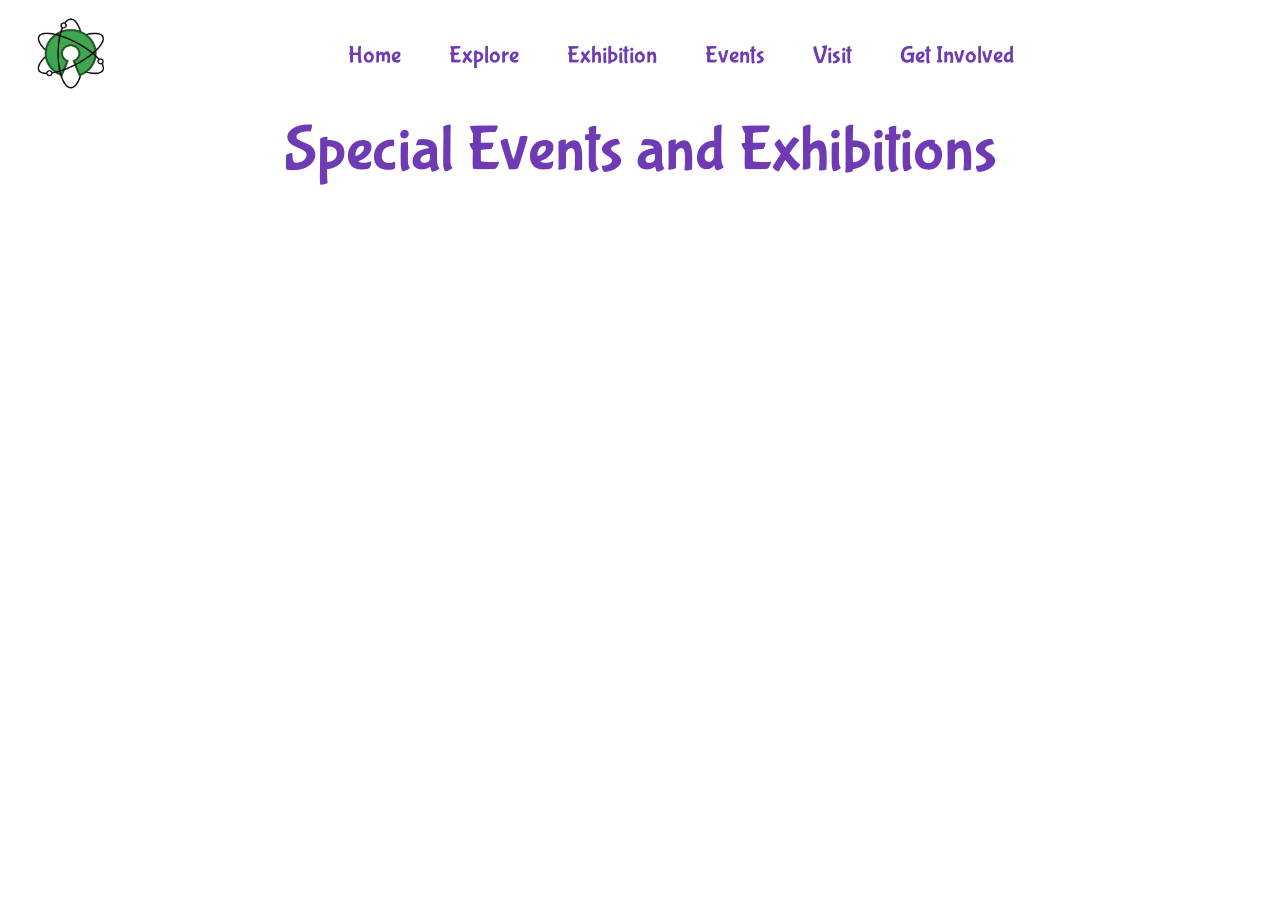
==== events.html @ 1ada56d0 "New updates" ====
<!DOCTYPE html>
<html lang="en">
  <head>
    <meta charset="UTF-8" />
    <meta name="viewport" content="width=device-width, initial-scale=1.0" />
    <title>Responsive Navbar</title>
    <link rel="preconnect" href="https://fonts.googleapis.com" />
    <link rel="preconnect" href="https://fonts.gstatic.com" crossorigin />
    <link
      href="https://fonts.googleapis.com/css2?family=Bubblegum+Sans&family=Comfortaa:wght@300..700&display=swap"
      rel="stylesheet"
    />
    <link
      href="https://fonts.googleapis.com/css2?family=Material+Symbols+Outlined"
      rel="stylesheet"
    />
    <link rel="stylesheet" href="style.css" />
  </head>
  <body>
    <header>
      <nav class="navbar">
        <a href="/index.html" class="logo">
          <img src="./images/logo.jpg" alt="" />
        </a>
        <input type="checkbox" id="menu-toggle" class="menu-toggle" />
        <label for="menu-toggle" class="hamburger">
          <span class="material-symbols-outlined icon-menu">menu</span>
          <span class="material-symbols-outlined icon-close">close</span>
        </label>
        <ul class="nav-links">
          <li><a href="index.html">Home</a></li>
          <li><a href="explore.html">Explore</a></li>
          <li><a href="exhibition.html">Exhibition</a></li>
          <li><a href="events.html">Events</a></li>
          <li><a href="visit.html">Visit</a></li>
          <li><a href="get-involved.html">Get Involved</a></li>
        </ul>
      </nav>
    </header>
    <main>
      <h1 class="page-title">Special Events and Exhibitions</h1>
    </main>
  </body>
</html>
---- style.css ----
body,
html {
  padding: 0;
  box-sizing: border-box;
  font-family: "Comfortaa", Arial, Helvetica, sans-serif;
}

.container {
  max-width: 1440px;
  margin: 0 auto;
}

main {
  margin-left: 64px;
  margin-right: 64px;
}

.navbar {
  display: flex;
  align-items: center;
  color: #fff;
  padding: 0 20px;
  position: relative;
  height: 94px;
}
.logo img {
  width: 83px;
  height: 83px;
}
.navbar .logo {
  margin-right: auto;
}

.nav-links {
  list-style: none;
  display: flex;
  justify-content: center;
  flex: 1;
  margin: 0;
  padding: 0;
  gap: 48px;
}

.nav-links a {
  font-family: "Bubblegum Sans", cursive;
  text-decoration: none;
  color: #6e3bb5;
  font-size: 24px;
  font-weight: 400;
  transition: color 0.3s ease;
}

.nav-links a:hover {
  color: #10652f;
}

.hamburger {
  display: none;
  cursor: pointer;
  position: relative;
}

.material-symbols-outlined {
  font-size: 30px;
  transition: opacity 0.3s ease, transform 0.3s ease;
}

.icon-menu {
  color: #10652f;
}

.icon-close {
  color: #10652f;
  opacity: 0;
  position: absolute;
  top: 0;
  left: 0;
}

.menu-toggle {
  display: none;
}

h1,
h2,
h3 {
  font-family: "Bubblegum Sans", Arial, Helvetica, sans-serif;
}

p {
  color: #374151;
  font-size: 18px;
  font-weight: 400;
}

.page-title {
  color: #6e3bb5;
  font-size: 4rem;
  font-weight: 400;
  text-align: center;
  margin-top: 0.69rem;
  margin-bottom: 2.12rem;
}

/*Home Page*/
.hero {
  width: 82rem;
  height: 45.125rem;
  background: url("./images/hero-image.jpg");
  background-repeat: no-repeat;
  border-radius: 1.5rem;
  background-size: cover;
  background-position: center;
  position: relative;
}

.hero-content {
  display: flex;
  flex-direction: column;
  position: absolute;
  left: 50%;
  top: 50%;
  transform: translateY(-50%);
  gap: 0.688rem;
}
.hero-content p {
  margin: 0;
}

.p-1 {
  font-size: 1.5rem;
  color: #ffff;
  font-weight: 400;
}

.p-2 {
  font-size: 2.5rem;
  font-weight: 700;
  color: #ffff;
}

/*Home section one*/
.home-sec-1 {
  width: 100%;
  margin-top: 3.625rem;
  display: flex;
  flex-direction: column;
  gap: 3.625rem;
}

.home-sub-sec {
  border: 3px solid #6e3bb5;
  border-radius: 1.5rem;
  display: flex;
  flex-direction: row;
  gap: 2.188rem;
  overflow: hidden;
  align-items: center;
  justify-content: center;
  padding-left: 3.375rem;
  padding-right: 3.375rem;
}

.sec-content {
  width: 42.563rem;
  display: flex;
  align-items: center;
  justify-content: center;
}

.sec-content p {
  width: 42.375rem;
}
.sec-image {
  width: 30.5rem;
  height: 23.563rem;
}
.sec-image img {
  width: 100%;
  height: 100%;
  object-fit: cover;
}

/*Home section 2*/

.home-sec-2 {
  margin-top: 6.063rem;
  margin-bottom: 2.688rem;
  display: grid;
  grid-template-columns: repeat(2, 1fr);
  gap: 2.813rem;
  justify-items: center;
}
.home-sec-2-div {
  display: flex;
  flex-direction: column;
  align-items: center;
  width: 36.375rem;
  height: 25.313rem;
}

.home-sec-2-div img {
  width: 100%;
  height: 20.75rem;
  object-fit: cover;
  border-radius: 1.5rem;
  margin-bottom: 0.625rem;
}

.center-div {
  grid-column: 1 / -1;
}

.btn {
  width: 15.25rem;
  height: 3.938rem;
  border-radius: 1.5rem;
  background-color: #6e3bb5;
  border: none;
  color: white;
  font-size: 2.25rem;
  font-family: "Bubblegum Sans", sans-serif;
  text-decoration: none;
  display: flex;
  align-items: center;
  justify-content: center;
}

.btn:hover {
  background-color: white;
  border: 3px solid #6e3bb5;
  color: #6e3bb5;
}

/* Footer */
.footer-container {
  background-color: #6e3bb5;
  height: 28.5rem;
  padding-top: 1.875rem;
}

.footer-logo img {
  width: 5.188rem;
  height: 5.188rem;
  border-radius: 50%;
}

.footer-content-container {
  display: flex;
  justify-content: space-evenly;
  padding: 0 20px;
}

.footer-content a {
  text-decoration: none;
  font-size: 1.125rem;
  color: white;
}

.footer-content h3 {
  color: #ffff;
  font-size: 1.5rem;
}

.footer-content ul {
  list-style-type: none;
  padding: 0;
  margin: 0;
}

.footer-content li {
  margin-bottom: 0.625rem;
}

.footer-content p {
  color: #ffff;
  font-size: 1.125rem;
  padding: 0;
  margin-bottom: 0.625rem;
}

/* Responsive styles mobile */
@media (max-width: 480px) {
  /* Navbar */
  .navbar {
    height: 64px;
    margin-top: 34px;
  }
  .logo img {
    width: 64px;
    height: 64px;
  }

  .nav-links {
    display: none;
    flex-direction: column;
    background-color: #ffff;
    position: absolute;
    top: 64px;
    right: 0;
    width: 100%;
    text-align: center;
    gap: 35px;
    padding: 12px 0;
  }

  .nav-links a {
    font-size: 18px;
    font-weight: 400;
  }

  .menu-toggle:checked + .hamburger + .nav-links {
    display: flex;
  }

  .hamburger {
    display: flex;
  }

  .menu-toggle:checked + .hamburger .icon-menu {
    opacity: 0;
    transform: rotate(-90deg);
  }

  .menu-toggle:checked + .hamburger .icon-close {
    opacity: 1;
    transform: rotate(0deg);
  }

  /* Home Page */

  main {
    margin-left: 16px;
    margin-right: 16px;
  }
  /* Hero */
  .page-title {
    font-size: 32px;
    margin-top: 31px;
    margin-bottom: 17px;
  }

  .hero {
    width: 383px;
    height: 228px;
  }

  .hero-content {
    width: 192px;
    gap: 8px;
  }
  .p-1 {
    font-size: 16px;
  }

  .p-2 {
    font-size: 16px;
  }

  /* Home section 1 */
  .home-sec-1 {
    margin-top: 40px;
    gap: 31px;
  }

  .home-sub-sec {
    display: flex;
    flex-direction: column;
    gap: 20px;
    padding: 10.5px 14px;
  }

  .sec-content {
    width: 354px;
  }

  .sec-content p {
    font-size: 16px;
    width: 354px;
    margin: 0;
  }

  .sec-image {
    width: 384px;
    height: 184px;
  }

  /*Home section 2*/
}
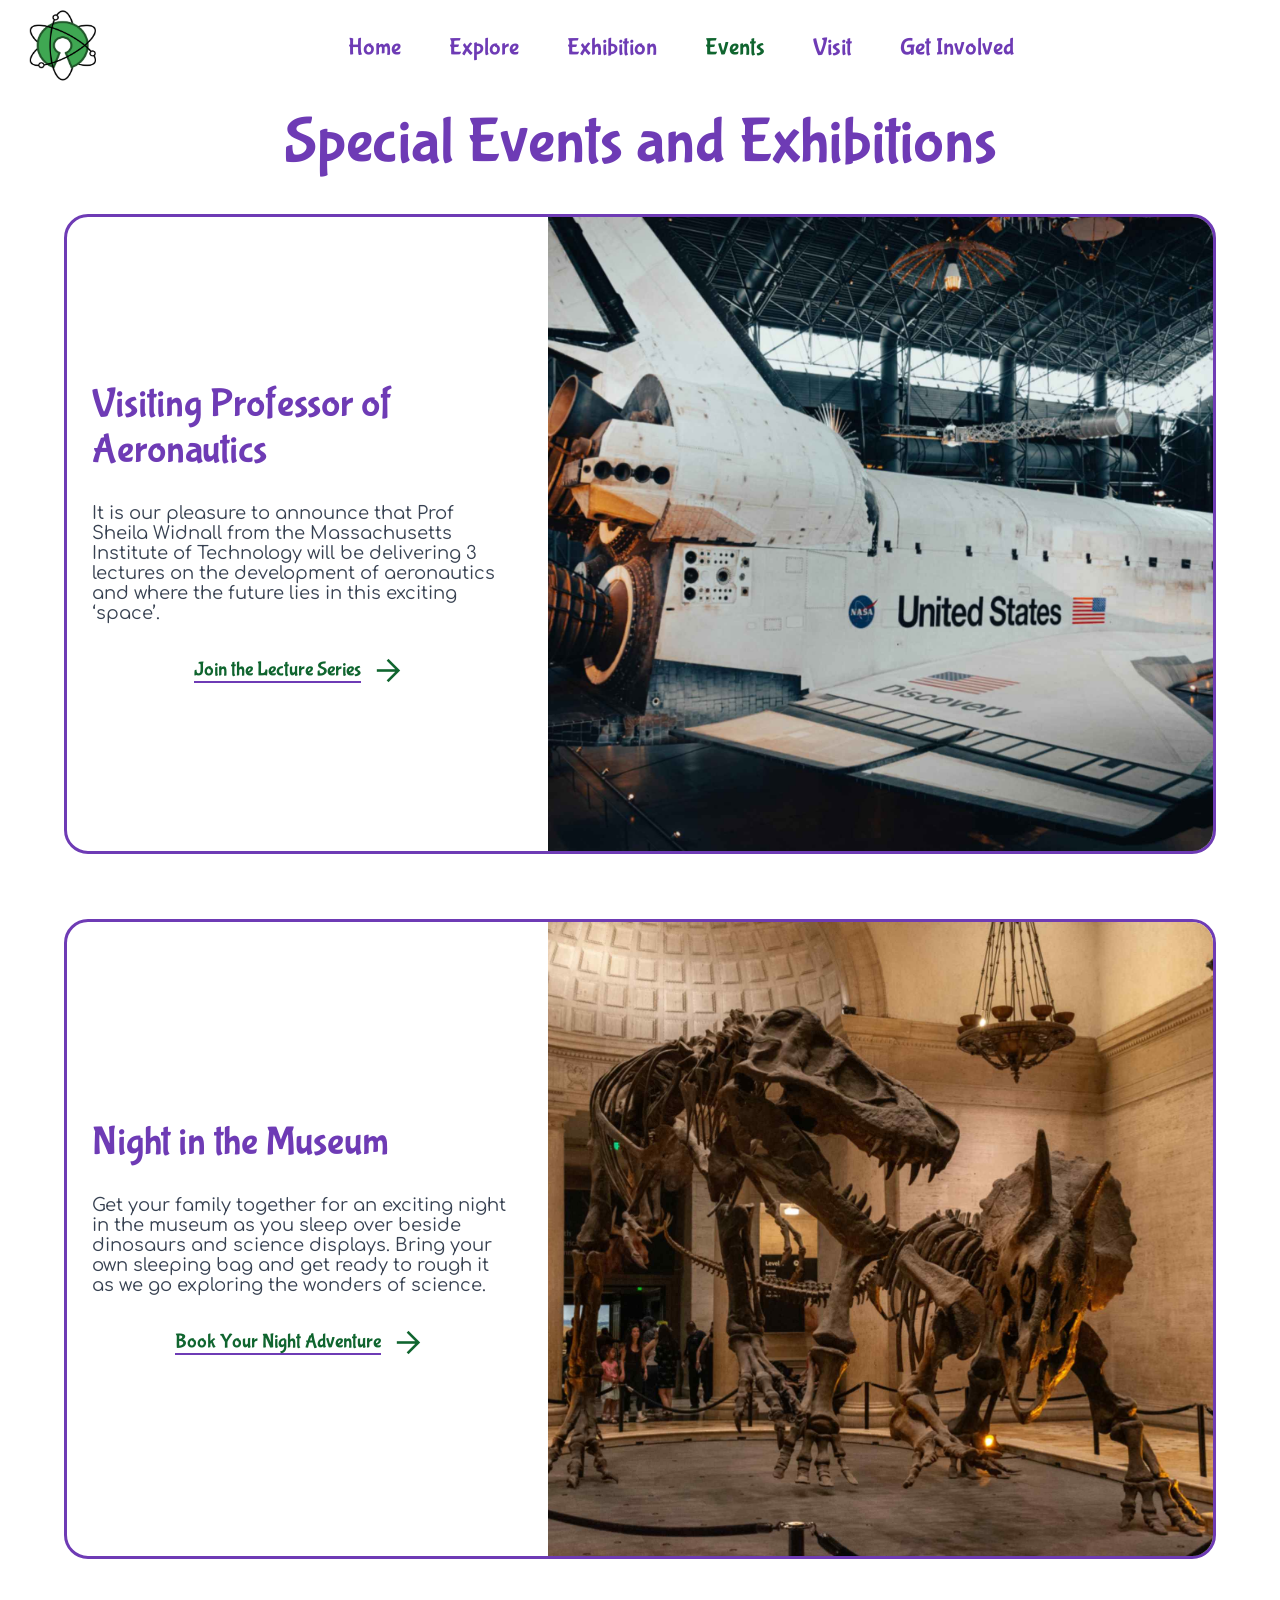
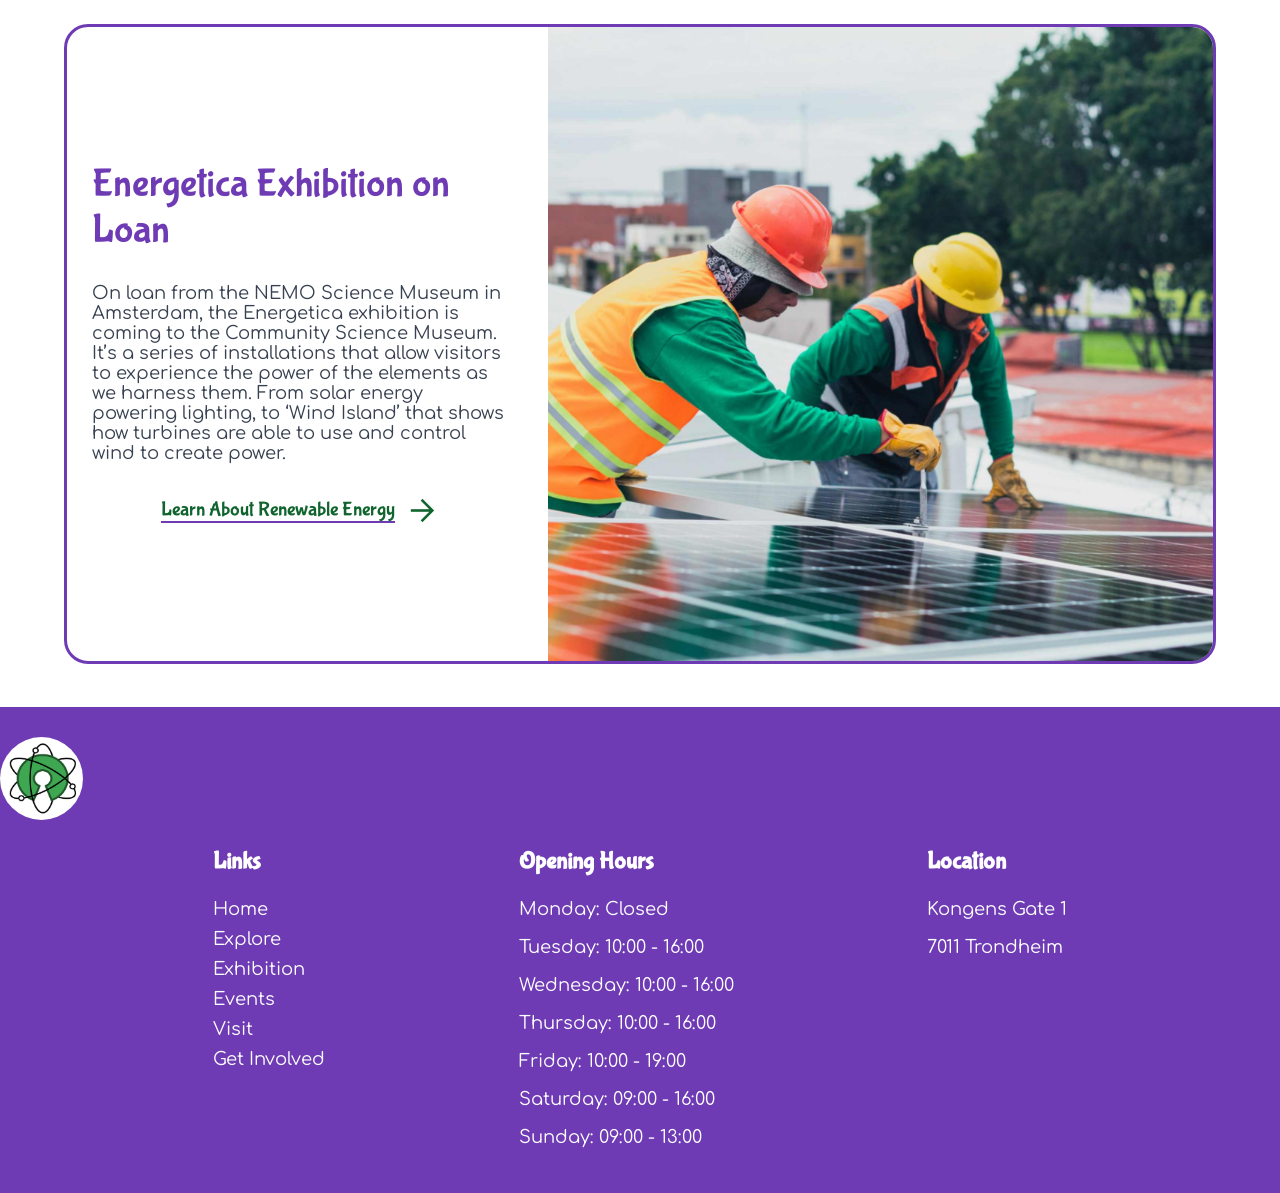
==== commit a66536bd: "Final" ====
--- a/events.html
+++ b/events.html
@@ -3,7 +3,11 @@
   <head>
     <meta charset="UTF-8" />
     <meta name="viewport" content="width=device-width, initial-scale=1.0" />
-    <title>Responsive Navbar</title>
+    <meta
+      name="description"
+      content="Discover upcoming special events including guest lectures, night adventures, and traveling exhibitions at Trondheim's Community Science Museum."
+    />
+    <title>Special Events | Community Science Museum</title>
     <link rel="preconnect" href="https://fonts.googleapis.com" />
     <link rel="preconnect" href="https://fonts.gstatic.com" crossorigin />
     <link
@@ -14,16 +18,17 @@
       href="https://fonts.googleapis.com/css2?family=Material+Symbols+Outlined"
       rel="stylesheet"
     />
-    <link rel="stylesheet" href="style.css" />
+    <link rel="stylesheet" href="css/main.css" />
+    <link rel="stylesheet" href="css/exhibition-events.css" />
   </head>
-  <body>
+  <body class="container">
     <header>
-      <nav class="navbar">
+      <nav class="navbar" aria-label="Main navigation">
         <a href="/index.html" class="logo">
-          <img src="./images/logo.jpg" alt="" />
+          <img src="./images/logo.jpg" alt="Community Science Museum logo" />
         </a>
         <input type="checkbox" id="menu-toggle" class="menu-toggle" />
-        <label for="menu-toggle" class="hamburger">
+        <label for="menu-toggle" class="hamburger" aria-label="Mobile menu">
           <span class="material-symbols-outlined icon-menu">menu</span>
           <span class="material-symbols-outlined icon-close">close</span>
         </label>
@@ -31,7 +36,7 @@
           <li><a href="index.html">Home</a></li>
           <li><a href="explore.html">Explore</a></li>
           <li><a href="exhibition.html">Exhibition</a></li>
-          <li><a href="events.html">Events</a></li>
+          <li><a href="events.html" class="active">Events</a></li>
           <li><a href="visit.html">Visit</a></li>
           <li><a href="get-involved.html">Get Involved</a></li>
         </ul>
@@ -39,6 +44,114 @@
     </header>
     <main>
       <h1 class="page-title">Special Events and Exhibitions</h1>
+      <section>
+        <div class="card">
+          <div class="card-text">
+            <h2>Visiting Professor of Aeronautics</h2>
+            <p>
+              It is our pleasure to announce that Prof Sheila Widnall from the
+              Massachusetts Institute of Technology will be delivering 3
+              lectures on the development of aeronautics and where the future
+              lies in this exciting ‘space’.
+            </p>
+
+            <a href="visit.html" class="cta-link"
+              ><span class="cta-link-text">Join the Lecture Series</span>
+              <span class="material-symbols-outlined">arrow_forward</span>
+            </a>
+          </div>
+          <div class="card-image">
+            <img
+              src="images/aeronautics.jpg"
+              alt="NASA Space Shuttle Discovery on display inside a hangar, engines and tail section in view"
+            />
+          </div>
+        </div>
+        <div class="card">
+          <div class="card-text">
+            <h2>Night in the Museum</h2>
+            <p>
+              Get your family together for an exciting night in the museum as
+              you sleep over beside dinosaurs and science displays. Bring your
+              own sleeping bag and get ready to rough it as we go exploring the
+              wonders of science.
+            </p>
+
+            <a href="visit.html" class="cta-link"
+              ><span class="cta-link-text">Book Your Night Adventure</span>
+              <span class="material-symbols-outlined">arrow_forward</span>
+            </a>
+          </div>
+          <div class="card-image">
+            <img
+              src="images/night-museum.jpg"
+              alt="Illuminated T. rex and Triceratops skeletons facing off in a museum hall at night"
+            />
+          </div>
+        </div>
+        <div class="card">
+          <div class="card-text">
+            <h2>Energetica Exhibition on Loan</h2>
+            <p>
+              On loan from the NEMO Science Museum in Amsterdam, the Energetica
+              exhibition is coming to the Community Science Museum. It’s a
+              series of installations that allow visitors to experience the
+              power of the elements as we harness them. From solar energy
+              powering lighting, to ‘Wind Island’ that shows how turbines are
+              able to use and control wind to create power.
+            </p>
+
+            <a href="visit.html" class="cta-link"
+              ><span class="cta-link-text">Learn About Renewable Energy</span>
+              <span class="material-symbols-outlined">arrow_forward</span>
+            </a>
+          </div>
+          <div class="card-image">
+            <img
+              src="images/energetica.jpg"
+              alt="Technicians in safety gear installing rooftop solar panels, demonstrating renewable energy in action"
+            />
+          </div>
+        </div>
+      </section>
     </main>
+    <footer>
+      <div class="footer-container">
+        <div class="footer-logo">
+          <a href="/index.html">
+            <img src="./images/logo.jpg" alt="Community Science Museum logo" />
+          </a>
+        </div>
+
+        <div class="footer-content-container">
+          <div class="footer-content">
+            <h3>Links</h3>
+            <ul>
+              <li><a href="index.html">Home</a></li>
+              <li><a href="explore.html">Explore</a></li>
+              <li><a href="exhibition.html">Exhibition</a></li>
+              <li><a href="events.html">Events</a></li>
+              <li><a href="visit.html">Visit</a></li>
+              <li><a href="get-involved.html">Get Involved</a></li>
+            </ul>
+          </div>
+          <div class="footer-content">
+            <h3>Opening Hours</h3>
+            <p>Monday: Closed</p>
+            <p>Tuesday: 10:00 - 16:00</p>
+            <p>Wednesday: 10:00 - 16:00</p>
+            <p>Thursday: 10:00 - 16:00</p>
+            <p>Friday: 10:00 - 19:00</p>
+            <p>Saturday: 09:00 - 16:00</p>
+            <p>Sunday: 09:00 - 13:00</p>
+          </div>
+          <div class="footer-content">
+            <h3>Location</h3>
+            <p>Kongens Gate 1</p>
+            <p>7011 Trondheim</p>
+          </div>
+        </div>
+      </div>
+    </footer>
   </body>
 </html>
--- a/css/main.css
+++ b/css/main.css
@@ -0,0 +1,326 @@
+body,
+html {
+  padding: 0;
+  box-sizing: border-box;
+  font-family: "Comfortaa", Arial, Helvetica, sans-serif;
+  overflow-x: hidden;
+}
+
+.container {
+  max-width: 1440px;
+  margin: 0 auto;
+}
+
+main {
+  margin-left: 64px;
+  margin-right: 64px;
+}
+
+.navbar {
+  display: flex;
+  align-items: center;
+  color: #fff;
+  padding: 0 20px;
+  position: relative;
+  height: 94px;
+}
+.logo img {
+  width: 83px;
+  height: 83px;
+}
+.navbar .logo {
+  margin-right: auto;
+}
+
+.nav-links {
+  list-style: none;
+  display: flex;
+  justify-content: center;
+  flex: 1;
+  margin: 0;
+  padding: 0;
+  gap: 48px;
+}
+
+.nav-links a {
+  font-family: "Bubblegum Sans", cursive;
+  text-decoration: none;
+  color: #6e3bb5;
+  font-size: 24px;
+  font-weight: 400;
+  transition: color 0.3s ease;
+}
+
+.nav-links a:hover {
+  color: #10652f;
+}
+
+.nav-links a.active {
+  color: #10652f;
+}
+
+.hamburger {
+  display: none;
+  cursor: pointer;
+  position: relative;
+}
+
+.material-symbols-outlined {
+  font-size: 30px;
+  transition: opacity 0.3s ease, transform 0.3s ease;
+}
+
+.icon-menu {
+  color: #10652f;
+}
+
+.icon-close {
+  color: #10652f;
+  opacity: 0;
+  position: absolute;
+  top: 0;
+  left: 0;
+}
+
+.menu-toggle {
+  display: none;
+}
+
+h1,
+h2,
+h3 {
+  font-family: "Bubblegum Sans", Arial, Helvetica, sans-serif;
+  color: #6e3bb5;
+}
+
+h2 {
+  font-size: 40px;
+  font-weight: 400;
+}
+
+p {
+  color: #374151;
+  font-size: 18px;
+  font-weight: 400;
+}
+
+.page-title {
+  color: #6e3bb5;
+  font-size: 4rem;
+  font-weight: 400;
+  text-align: center;
+  margin-top: 0.69rem;
+  margin-bottom: 2.12rem;
+}
+
+.btn {
+  width: 15.25rem;
+  height: 3.938rem;
+  border-radius: 1.5rem;
+  background-color: #6e3bb5;
+  border: none;
+  color: white;
+  font-size: 2.25rem;
+  font-family: "Bubblegum Sans", sans-serif;
+  text-decoration: none;
+  display: flex;
+  align-items: center;
+  justify-content: center;
+  border: 3px solid transparent;
+}
+
+.btn:hover {
+  background-color: white;
+  border: 3px solid #6e3bb5;
+  color: #6e3bb5;
+}
+
+/* cta link styling */
+
+.card-text a {
+  text-decoration: none;
+  color: #10652f;
+}
+.cta-link-text {
+  border-bottom: 2px solid #6e3bb5;
+  font-size: 20px;
+  font-family: "Bubblegum Sans", sans-serif;
+  font-weight: 400;
+}
+.cta-link {
+  display: inline-flex;
+  align-items: center;
+  gap: 10px;
+  margin: 0 auto;
+}
+
+/* Footer */
+footer {
+  margin-top: 2.688rem;
+}
+.footer-container {
+  background-color: #6e3bb5;
+  height: 28.5rem;
+  padding-top: 1.875rem;
+}
+
+.footer-logo img {
+  width: 5.188rem;
+  height: 5.188rem;
+  border-radius: 50%;
+}
+
+.footer-content-container {
+  display: flex;
+  justify-content: space-evenly;
+  padding: 0 20px;
+}
+
+.footer-content a {
+  text-decoration: none;
+  font-size: 1.125rem;
+  color: white;
+}
+
+.footer-content h3 {
+  color: #ffff;
+  font-size: 1.5rem;
+}
+
+.footer-content ul {
+  list-style-type: none;
+  padding: 0;
+  margin: 0;
+}
+
+.footer-content li {
+  margin-bottom: 0.625rem;
+}
+
+.footer-content p {
+  color: #ffff;
+  font-size: 1.125rem;
+  padding: 0;
+  margin-bottom: 0.625rem;
+}
+
+@media (max-width: 767px) {
+  .page-title {
+    font-size: 32px;
+    margin-top: 31px;
+    margin-bottom: 17px;
+  }
+  /* Navbar */
+  .navbar {
+    height: 64px;
+    margin-top: 34px;
+  }
+  .logo img {
+    width: 64px;
+    height: 64px;
+  }
+
+  .nav-links {
+    display: none;
+    flex-direction: column;
+    background-color: #ffff;
+    position: absolute;
+    top: 64px;
+    right: 0;
+    width: 100%;
+    text-align: center;
+    gap: 35px;
+    padding: 12px 0;
+    z-index: 1000;
+  }
+
+  .nav-links a {
+    font-size: 18px;
+    font-weight: 400;
+  }
+
+  .menu-toggle:checked + .hamburger + .nav-links {
+    display: flex;
+  }
+
+  .hamburger {
+    display: flex;
+  }
+
+  .menu-toggle:checked + .hamburger .icon-menu {
+    opacity: 0;
+    transform: rotate(-90deg);
+  }
+
+  .menu-toggle:checked + .hamburger .icon-close {
+    opacity: 1;
+    transform: rotate(0deg);
+  }
+
+  h2 {
+    font-size: 20px;
+  }
+
+  p {
+    font-size: 16px;
+  }
+
+  main {
+    margin-left: 16px;
+    margin-right: 16px;
+  }
+
+  .btn {
+    width: 180px;
+    height: 46px;
+    font-size: 24px;
+  }
+
+  /* Footer */
+  footer {
+    margin-top: 63px;
+  }
+
+  .footer-container {
+    height: 749px;
+    padding-top: 15px;
+  }
+
+  .footer-content-container {
+    flex-direction: column;
+    padding: 0 89px;
+  }
+
+  .footer-logo {
+    text-align: center;
+  }
+  .footer-content a {
+    font-size: 16px;
+  }
+  .footer-content h3 {
+    font-size: 18px;
+  }
+
+  .footer-content p {
+    font-size: 16px;
+  }
+}
+
+@media (min-width: 768px) and (max-width: 1024px) {
+  main {
+    margin-left: 32px;
+    margin-right: 32px;
+  }
+
+  /* Navbar */
+
+  .nav-links {
+    gap: 32px;
+  }
+
+  .btn {
+    width: 12rem;
+    height: 3.5rem;
+    font-size: 1.75rem;
+  }
+}
--- a/css/exhibition-events.css
+++ b/css/exhibition-events.css
@@ -0,0 +1,84 @@
+section {
+  margin-top: 34px;
+  display: flex;
+  flex-direction: column;
+  gap: 65px;
+}
+
+.card {
+  height: 634px;
+  border-radius: 24px;
+  border: 3px solid #6e3bb5;
+  display: flex;
+  gap: 40px;
+  align-items: center;
+  overflow: hidden;
+}
+
+.card-text {
+  display: flex;
+  flex-direction: column;
+  padding-left: 25px;
+}
+
+.card-text h2 {
+  margin: 0;
+  margin-bottom: 30px;
+}
+
+.card-text p {
+  margin: 0;
+  margin-bottom: 30px;
+}
+
+.material-symbols-outlined {
+  font-size: 35px;
+}
+
+.card-image {
+  width: 58%;
+  height: 100%;
+  flex-shrink: 0;
+}
+
+.card-image img {
+  width: 100%;
+  height: 100%;
+  object-fit: cover;
+}
+
+@media (max-width: 767px) {
+  .card {
+    flex-direction: column-reverse;
+    height: auto;
+    gap: 30px;
+  }
+
+  .card-image {
+    width: 100%;
+    height: 50%;
+  }
+  .card-text h2 {
+    margin-bottom: 11px;
+  }
+
+  .card-text p {
+    margin-bottom: 26px;
+  }
+  .card-text {
+    margin-bottom: 11px;
+    padding: 0 17px;
+  }
+}
+
+@media (min-width: 768px) and (max-width: 1024px) {
+  .card {
+    height: 500px;
+  }
+  .card-text h2 {
+    margin-bottom: 10px;
+  }
+  .card-text p {
+    margin-bottom: 20px;
+  }
+}
